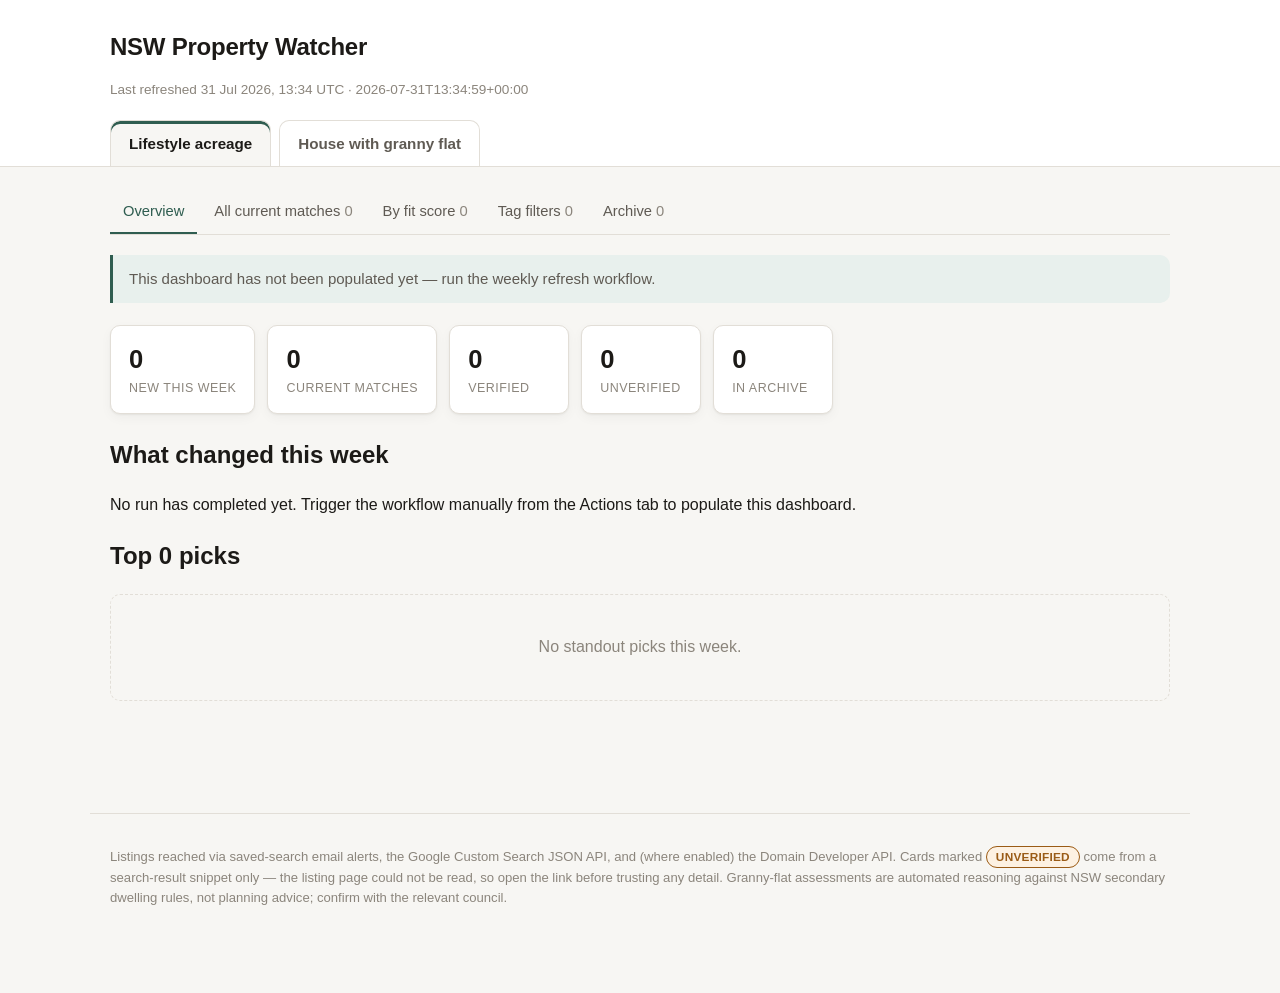
==== docs/index.html @ 4ad21e5b "feat: NSW property watcher — dual-profile weekly search with GitHub Pages dashboard Two independent " ====
<!doctype html>
<html lang="en-AU">
<head>
<meta charset="utf-8">
<meta name="viewport" content="width=device-width, initial-scale=1">
<meta name="robots" content="noindex">
<title>NSW Property Watcher</title>
<link rel="stylesheet" href="assets/style.css">
</head>
<body>
<header class="site">
  <div class="wrap">
    <h1>NSW Property Watcher</h1>
    <p class="meta">Last refreshed 31 Jul 2026, 13:34 UTC · 2026-07-31T13:34:59+00:00</p>
    <nav class="profiles" role="tablist" aria-label="Buyer profile"><button role="tab" data-profile="lifestyle_acreage" aria-selected="true">Lifestyle acreage</button><button role="tab" data-profile="house_with_granny_flat" aria-selected="false">House with granny flat</button></nav>
  </div>
</header>

<main class="wrap" id="app"></main>

<footer class="site wrap">
  <p>Listings reached via saved-search email alerts, the Google Custom Search JSON API,
  and (where enabled) the Domain Developer API. Cards marked
  <span class="badge warn">UNVERIFIED</span> come from a search-result snippet only —
  the listing page could not be read, so open the link before trusting any detail.
  Granny-flat assessments are automated reasoning against NSW secondary dwelling
  rules, not planning advice; confirm with the relevant council.</p>
</footer>

<script id="data" type="application/json">{"generated_at": "2026-07-31T13:34:59+00:00", "profiles": [{"key": "lifestyle_acreage", "label": "Lifestyle acreage", "criteria": {"regions": ["placeholder"], "budget_max": 1, "budget_min": 0, "min_land": 4000, "max_drive": 4}, "commentary": {"weekly_summary": "No run has completed yet. Trigger the workflow manually from the Actions tab to populate this dashboard.", "top_pick_ids": [], "tab_intros": {"all_matches": "This dashboard has not been populated yet — run the weekly refresh workflow.", "archive": "This dashboard has not been populated yet — run the weekly refresh workflow.", "by_score": "This dashboard has not been populated yet — run the weekly refresh workflow.", "overview": "This dashboard has not been populated yet — run the weekly refresh workflow.", "tags": "This dashboard has not been populated yet — run the weekly refresh workflow."}}, "current": [], "archive": [], "stats": {"total": 0, "new": 0, "verified": 0, "unverified": 0, "archive": 0}}, {"key": "house_with_granny_flat", "label": "House with granny flat", "criteria": {"regions": ["placeholder"], "budget_max": 950000, "budget_min": 0, "min_land": 600, "max_drive": 1.5}, "commentary": {"weekly_summary": "No run has completed yet. Trigger the workflow manually from the Actions tab to populate this dashboard.", "top_pick_ids": [], "tab_intros": {"all_matches": "This dashboard has not been populated yet — run the weekly refresh workflow.", "archive": "This dashboard has not been populated yet — run the weekly refresh workflow.", "by_score": "This dashboard has not been populated yet — run the weekly refresh workflow.", "overview": "This dashboard has not been populated yet — run the weekly refresh workflow.", "tags": "This dashboard has not been populated yet — run the weekly refresh workflow."}}, "current": [], "archive": [], "stats": {"total": 0, "new": 0, "verified": 0, "unverified": 0, "archive": 0}}]}</script>
<script>
const DATA = JSON.parse(document.getElementById('data').textContent);
const TABS = [["overview", "Overview"], ["all_matches", "All current matches"], ["by_score", "By fit score"], ["tags", "Tag filters"], ["archive", "Archive"]];
let activeProfile = DATA.profiles[0].key;
let activeTab = 'overview';
let filters = { region: '', source: '', tag: '' };

const profileOf = key => DATA.profiles.find(p => p.key === key);
const esc = s => String(s ?? '').replace(/[&<>"']/g, c =>
  ({'&':'&amp;','<':'&lt;','>':'&gt;','"':'&quot;',"'":'&#39;'}[c]));

function scoreClass(score) {
  if (score === null || score === undefined) return 'none';
  if (score >= 8) return 'high';
  if (score >= 5) return 'mid';
  return 'low';
}

function facts(item) {
  const bits = [];
  if (item.price_text) bits.push(esc(item.price_text));
  else if (item.price_aud) bits.push('$' + item.price_aud.toLocaleString('en-AU'));
  if (item.land_size_m2) bits.push(item.land_size_m2.toLocaleString('en-AU') + ' m²');
  if (item.bedrooms) bits.push(item.bedrooms + ' bed');
  if (item.bathrooms) bits.push(item.bathrooms + ' bath');
  if (item.drive_hours !== null && item.drive_hours !== undefined) {
    const suffix = item.distance_source === 'estimated' ? ' (est.)' : '';
    bits.push(item.drive_hours.toFixed(1) + ' h from Sydney' + suffix);
  }
  return bits.map(b => `<span>${b}</span>`).join('');
}

function badges(item) {
  const out = [];
  if (item.is_new) out.push('<span class="badge new">NEW THIS WEEK</span>');
  if (!item.verified) {
    const why = item.unverified_reason ? ' — ' + esc(item.unverified_reason) : '';
    out.push(`<span class="badge warn" title="Open the link to confirm${why}">⚠ UNVERIFIED — open link to confirm</span>`);
  }
  out.push(`<span class="badge">via ${item.source === 'email_alert' ? 'email alert'
    : item.source === 'search_api' ? 'web search' : 'Domain API'}</span>`);
  if (item.granny_flat_status) {
    const kind = item.granny_flat_status.startsWith('confirmed') ? 'gf-confirmed'
      : item.granny_flat_status.startsWith('likely') ? 'gf-likely' : 'gf-unclear';
    out.push(`<span class="badge ${kind}">granny flat: ${esc(item.granny_flat_status)}</span>`);
  }
  // granny-flat:* is kept in tags so the Tag filters tab can select on it, but
  // it already has a dedicated badge above — don't render it twice.
  (item.tags || [])
    .filter(t => !t.startsWith('granny-flat:'))
    .forEach(t => out.push(`<span class="badge">${esc(t)}</span>`));
  return out.join('');
}

function card(item) {
  const score = item.score === null || item.score === undefined
    ? '<div class="score none">n/a</div>'
    : `<div class="score ${scoreClass(item.score)}">${item.score}</div>`;
  const zoning = item.granny_flat_reasoning
    ? `<p class="zoning"><strong>Zoning reasoning:</strong> ${esc(item.granny_flat_reasoning)}</p>` : '';
  return `<article class="card ${item.verified ? '' : 'is-unverified'}">
    <div>
      <h3><a href="${esc(item.url)}" target="_blank" rel="noopener noreferrer">${esc(item.title)}</a></h3>
      <p class="facts">${facts(item)}</p>
      <p class="reason">${esc(item.score_reason || '')}</p>
      ${zoning}
    </div>
    ${score}
    <div class="badges">${badges(item)}</div>
  </article>`;
}

function cards(items, emptyMsg) {
  if (!items.length) return `<div class="empty">${esc(emptyMsg)}</div>`;
  return `<div class="cards">${items.map(card).join('')}</div>`;
}

function applyFilters(items) {
  return items.filter(i =>
    (!filters.region || (i.region || '').toLowerCase().includes(filters.region.toLowerCase())) &&
    (!filters.source || i.source === filters.source) &&
    (!filters.tag || (i.tags || []).includes(filters.tag)));
}

function filterBar(items, opts) {
  const regions = [...new Set(items.map(i => i.region).filter(Boolean))].sort();
  const tags = [...new Set(items.flatMap(i => i.tags || []))].sort();
  const parts = [];
  if (opts.region) parts.push(`<label>Region
    <select data-filter="region"><option value="">All</option>
    ${regions.map(r => `<option ${filters.region === r ? 'selected' : ''}>${esc(r)}</option>`).join('')}
    </select></label>`);
  if (opts.source) parts.push(`<label>Source
    <select data-filter="source"><option value="">All</option>
      <option value="email_alert" ${filters.source === 'email_alert' ? 'selected' : ''}>Email alert</option>
      <option value="search_api" ${filters.source === 'search_api' ? 'selected' : ''}>Web search (unverified)</option>
      <option value="domain_api" ${filters.source === 'domain_api' ? 'selected' : ''}>Domain API</option>
    </select></label>`);
  if (opts.tag) parts.push(`<label>Tag
    <select data-filter="tag"><option value="">All</option>
    ${tags.map(t => `<option ${filters.tag === t ? 'selected' : ''}>${esc(t)}</option>`).join('')}
    </select></label>`);
  return parts.length ? `<div class="filters">${parts.join('')}</div>` : '';
}

function render() {
  const p = profileOf(activeProfile);
  const intro = esc((p.commentary.tab_intros || {})[activeTab] || '');
  const tabStrip = TABS.map(([key, label]) => {
    const n = key === 'archive' ? p.archive.length : (key === 'overview' ? null : p.current.length);
    return `<button role="tab" data-tab="${key}" aria-selected="${key === activeTab}">
      ${label}${n === null ? '' : ` <span class="count">${n}</span>`}</button>`;
  }).join('');

  let body = '';
  if (activeTab === 'overview') {
    const picks = p.commentary.top_pick_ids
      .map(id => p.current.find(c => c.id === id)).filter(Boolean);
    body = `
      <div class="stats">
        <div class="stat"><div class="n">${p.stats.new}</div><div class="k">New this week</div></div>
        <div class="stat"><div class="n">${p.stats.total}</div><div class="k">Current matches</div></div>
        <div class="stat"><div class="n">${p.stats.verified}</div><div class="k">Verified</div></div>
        <div class="stat"><div class="n">${p.stats.unverified}</div><div class="k">Unverified</div></div>
        <div class="stat"><div class="n">${p.stats.archive}</div><div class="k">In archive</div></div>
      </div>
      <h2>What changed this week</h2>
      <p>${esc(p.commentary.weekly_summary)}</p>
      <h2>Top ${picks.length} picks</h2>
      ${cards(picks, 'No standout picks this week.')}`;
  } else if (activeTab === 'all_matches') {
    const items = applyFilters(p.current);
    body = filterBar(p.current, {region: true, source: true, tag: false})
      + cards(items, 'No listings match these filters.');
  } else if (activeTab === 'by_score') {
    const items = [...p.current].sort((a, b) => (b.score ?? -1) - (a.score ?? -1));
    body = cards(items, 'Nothing scored yet.');
  } else if (activeTab === 'tags') {
    const items = applyFilters(p.current);
    body = filterBar(p.current, {region: false, source: true, tag: true})
      + cards(items, 'No listings carry that tag.');
  } else {
    body = cards(p.archive, 'The archive is empty — nothing has dropped off the current list yet.');
  }

  document.getElementById('app').innerHTML =
    `<nav class="tabs" role="tablist">${tabStrip}</nav>`
    + (intro ? `<p class="intro">${intro}</p>` : '')
    + body;

  document.querySelectorAll('.profiles button').forEach(b =>
    b.setAttribute('aria-selected', b.dataset.profile === activeProfile));
}

document.addEventListener('click', e => {
  const profileBtn = e.target.closest('.profiles button');
  if (profileBtn) {
    activeProfile = profileBtn.dataset.profile;
    activeTab = 'overview';
    filters = { region: '', source: '', tag: '' };
    render();
    return;
  }
  const tabBtn = e.target.closest('.tabs button');
  if (tabBtn) {
    activeTab = tabBtn.dataset.tab;
    render();
  }
});

document.addEventListener('change', e => {
  const sel = e.target.closest('[data-filter]');
  if (sel) {
    filters[sel.dataset.filter] = sel.value;
    render();
  }
});

render();
</script>
</body>
</html>
---- docs/assets/style.css ----
/* NSW Property Watcher — dashboard styles.
   Static file, committed to the repo; build_dashboard.py only generates index.html. */

:root {
  --bg: #f7f6f3;
  --surface: #ffffff;
  --border: #e2ded7;
  --ink: #1c1a17;
  --ink-soft: #5f5a53;
  --ink-faint: #8b857c;
  --accent: #2f5d50;
  --accent-soft: #e8f0ed;
  --warn: #9a5b16;
  --warn-soft: #fdf1e2;
  --danger: #8f2f2f;
  --radius: 10px;
  --shadow: 0 1px 2px rgba(28, 26, 23, 0.06), 0 4px 12px rgba(28, 26, 23, 0.04);
}

@media (prefers-color-scheme: dark) {
  :root {
    --bg: #16181a;
    --surface: #1e2124;
    --border: #32363b;
    --ink: #e9e6e1;
    --ink-soft: #a9a49c;
    --ink-faint: #7d7871;
    --accent: #7fb8a4;
    --accent-soft: #22322d;
    --warn: #d69a5a;
    --warn-soft: #33281a;
    --danger: #d98a8a;
    --shadow: 0 1px 2px rgba(0, 0, 0, 0.4), 0 4px 12px rgba(0, 0, 0, 0.25);
  }
}

* { box-sizing: border-box; }

body {
  margin: 0;
  background: var(--bg);
  color: var(--ink);
  font: 16px/1.55 ui-sans-serif, -apple-system, "Segoe UI", Roboto, Helvetica, Arial, sans-serif;
  -webkit-font-smoothing: antialiased;
}

.wrap { max-width: 1100px; margin: 0 auto; padding: 0 20px 72px; }

header.site {
  border-bottom: 1px solid var(--border);
  background: var(--surface);
  padding: 28px 0 0;
}
header.site .wrap { padding-bottom: 0; }
header.site h1 { margin: 0 0 4px; font-size: 1.5rem; letter-spacing: -0.01em; }
header.site .meta { color: var(--ink-faint); font-size: 0.85rem; margin-bottom: 20px; }

/* profile switcher */
.profiles { display: flex; gap: 8px; }
.profiles button {
  appearance: none;
  border: 1px solid var(--border);
  border-bottom: none;
  background: transparent;
  color: var(--ink-soft);
  font: inherit;
  font-weight: 600;
  font-size: 0.95rem;
  padding: 11px 18px;
  border-radius: var(--radius) var(--radius) 0 0;
  cursor: pointer;
}
.profiles button[aria-selected="true"] {
  background: var(--bg);
  color: var(--ink);
  box-shadow: inset 0 3px 0 var(--accent);
}

/* tab strip */
.tabs {
  display: flex;
  gap: 4px;
  flex-wrap: wrap;
  margin: 24px 0 20px;
  border-bottom: 1px solid var(--border);
}
.tabs button {
  appearance: none;
  background: none;
  border: none;
  border-bottom: 2px solid transparent;
  color: var(--ink-soft);
  font: inherit;
  font-size: 0.92rem;
  padding: 9px 13px;
  cursor: pointer;
}
.tabs button[aria-selected="true"] { color: var(--accent); border-bottom-color: var(--accent); }
.tabs .count { color: var(--ink-faint); font-variant-numeric: tabular-nums; }

.intro {
  background: var(--accent-soft);
  border-left: 3px solid var(--accent);
  border-radius: 0 var(--radius) var(--radius) 0;
  padding: 12px 16px;
  margin-bottom: 22px;
  font-size: 0.94rem;
  color: var(--ink-soft);
}

/* stats */
.stats { display: flex; gap: 12px; flex-wrap: wrap; margin-bottom: 22px; }
.stat {
  background: var(--surface);
  border: 1px solid var(--border);
  border-radius: var(--radius);
  padding: 14px 18px;
  min-width: 120px;
  box-shadow: var(--shadow);
}
.stat .n { font-size: 1.6rem; font-weight: 650; font-variant-numeric: tabular-nums; }
.stat .k { font-size: 0.78rem; color: var(--ink-faint); text-transform: uppercase; letter-spacing: 0.04em; }

/* filters */
.filters { display: flex; gap: 10px; flex-wrap: wrap; align-items: center; margin-bottom: 18px; }
.filters select, .filters input {
  font: inherit;
  font-size: 0.9rem;
  padding: 7px 10px;
  border: 1px solid var(--border);
  border-radius: 8px;
  background: var(--surface);
  color: var(--ink);
}
.filters label { font-size: 0.82rem; color: var(--ink-faint); }

/* cards */
.cards { display: grid; gap: 14px; }
.card {
  background: var(--surface);
  border: 1px solid var(--border);
  border-radius: var(--radius);
  padding: 16px 18px;
  box-shadow: var(--shadow);
  display: grid;
  grid-template-columns: 1fr auto;
  gap: 10px 18px;
}
.card.is-unverified { border-left: 4px solid var(--warn); }
.card h3 { margin: 0 0 6px; font-size: 1.03rem; line-height: 1.35; }
.card h3 a { color: inherit; text-decoration: none; }
.card h3 a:hover { text-decoration: underline; text-decoration-color: var(--accent); }
.card .facts { color: var(--ink-soft); font-size: 0.88rem; margin: 0 0 8px; }
.card .facts span:not(:last-child)::after { content: " · "; color: var(--ink-faint); }
.card .reason { margin: 0; font-size: 0.92rem; color: var(--ink-soft); }
.card .zoning {
  margin: 10px 0 0;
  font-size: 0.85rem;
  color: var(--ink-soft);
  background: var(--bg);
  border-radius: 8px;
  padding: 9px 12px;
}

.score {
  align-self: start;
  display: grid;
  place-items: center;
  width: 54px; height: 54px;
  border-radius: 50%;
  font-weight: 700;
  font-size: 1.15rem;
  font-variant-numeric: tabular-nums;
  background: var(--accent-soft);
  color: var(--accent);
  border: 2px solid var(--accent);
}
.score.mid { background: var(--warn-soft); color: var(--warn); border-color: var(--warn); }
.score.low { background: transparent; color: var(--ink-faint); border-color: var(--border); }
.score.none { font-size: 0.8rem; }

.badges { grid-column: 1 / -1; display: flex; gap: 6px; flex-wrap: wrap; }
.badge {
  font-size: 0.74rem;
  font-weight: 600;
  letter-spacing: 0.02em;
  padding: 3px 9px;
  border-radius: 999px;
  border: 1px solid var(--border);
  color: var(--ink-soft);
  background: var(--bg);
}
.badge.warn { background: var(--warn-soft); border-color: var(--warn); color: var(--warn); }
.badge.new { background: var(--accent-soft); border-color: var(--accent); color: var(--accent); }
.badge.gf-confirmed { background: var(--accent-soft); border-color: var(--accent); color: var(--accent); }
.badge.gf-likely { background: var(--warn-soft); border-color: var(--warn); color: var(--warn); }
.badge.gf-unclear { border-style: dashed; }

.empty {
  border: 1px dashed var(--border);
  border-radius: var(--radius);
  padding: 40px 20px;
  text-align: center;
  color: var(--ink-faint);
}

footer.site {
  border-top: 1px solid var(--border);
  margin-top: 40px;
  padding-top: 20px;
  color: var(--ink-faint);
  font-size: 0.82rem;
}

.hidden { display: none !important; }

@media (max-width: 620px) {
  .card { grid-template-columns: 1fr; }
  .score { justify-self: start; }
  .profiles { flex-direction: column; gap: 0; }
  .profiles button { border-radius: var(--radius); border-bottom: 1px solid var(--border); }
}
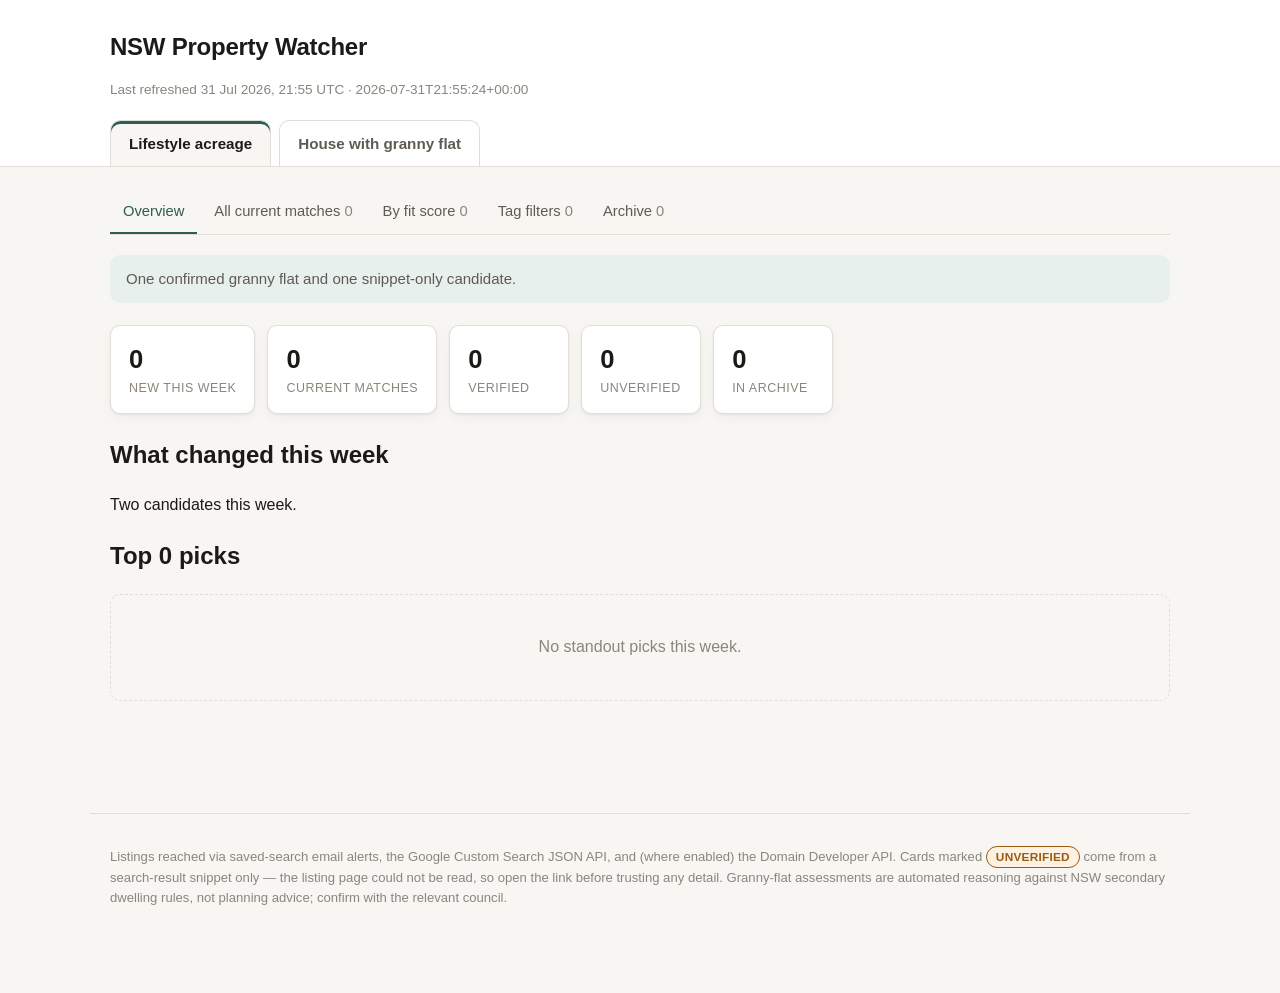
==== commit 1c7c9e55: "style: replace side-rule accents with full-surface treatments Design review flagged both left-border" ====
--- a/docs/index.html
+++ b/docs/index.html
@@ -11,7 +11,7 @@
 <header class="site">
   <div class="wrap">
     <h1>NSW Property Watcher</h1>
-    <p class="meta">Last refreshed 31 Jul 2026, 13:34 UTC · 2026-07-31T13:34:59+00:00</p>
+    <p class="meta">Last refreshed 31 Jul 2026, 21:55 UTC · 2026-07-31T21:55:24+00:00</p>
     <nav class="profiles" role="tablist" aria-label="Buyer profile"><button role="tab" data-profile="lifestyle_acreage" aria-selected="true">Lifestyle acreage</button><button role="tab" data-profile="house_with_granny_flat" aria-selected="false">House with granny flat</button></nav>
   </div>
 </header>
@@ -27,7 +27,7 @@
   rules, not planning advice; confirm with the relevant council.</p>
 </footer>
 
-<script id="data" type="application/json">{"generated_at": "2026-07-31T13:34:59+00:00", "profiles": [{"key": "lifestyle_acreage", "label": "Lifestyle acreage", "criteria": {"regions": ["placeholder"], "budget_max": 1, "budget_min": 0, "min_land": 4000, "max_drive": 4}, "commentary": {"weekly_summary": "No run has completed yet. Trigger the workflow manually from the Actions tab to populate this dashboard.", "top_pick_ids": [], "tab_intros": {"all_matches": "This dashboard has not been populated yet — run the weekly refresh workflow.", "archive": "This dashboard has not been populated yet — run the weekly refresh workflow.", "by_score": "This dashboard has not been populated yet — run the weekly refresh workflow.", "overview": "This dashboard has not been populated yet — run the weekly refresh workflow.", "tags": "This dashboard has not been populated yet — run the weekly refresh workflow."}}, "current": [], "archive": [], "stats": {"total": 0, "new": 0, "verified": 0, "unverified": 0, "archive": 0}}, {"key": "house_with_granny_flat", "label": "House with granny flat", "criteria": {"regions": ["placeholder"], "budget_max": 950000, "budget_min": 0, "min_land": 600, "max_drive": 1.5}, "commentary": {"weekly_summary": "No run has completed yet. Trigger the workflow manually from the Actions tab to populate this dashboard.", "top_pick_ids": [], "tab_intros": {"all_matches": "This dashboard has not been populated yet — run the weekly refresh workflow.", "archive": "This dashboard has not been populated yet — run the weekly refresh workflow.", "by_score": "This dashboard has not been populated yet — run the weekly refresh workflow.", "overview": "This dashboard has not been populated yet — run the weekly refresh workflow.", "tags": "This dashboard has not been populated yet — run the weekly refresh workflow."}}, "current": [], "archive": [], "stats": {"total": 0, "new": 0, "verified": 0, "unverified": 0, "archive": 0}}]}</script>
+<script id="data" type="application/json">{"generated_at": "2026-07-31T21:55:24+00:00", "profiles": [{"key": "lifestyle_acreage", "label": "Lifestyle acreage", "criteria": {"regions": ["Shoalhaven", "Blue Mountains", "Southern Highlands", "Hunter Valley", "Hills District"], "budget_max": 1400000, "budget_min": 0, "min_land": 4000, "max_drive": 4}, "commentary": {"weekly_summary": "Two candidates this week.", "top_pick_ids": [], "tab_intros": {"all_matches": "All current granny-flat candidates.", "archive": "Full history.", "by_score": "Ranked by fit.", "overview": "One confirmed granny flat and one snippet-only candidate.", "tags": "Filter by tag."}}, "current": [], "archive": [], "stats": {"total": 0, "new": 0, "verified": 0, "unverified": 0, "archive": 0}}, {"key": "house_with_granny_flat", "label": "House with granny flat", "criteria": {"regions": ["Wilton", "Campbelltown", "Picton", "Penrith", "Blacktown", "Tahmoor"], "budget_max": 950000, "budget_min": 0, "min_land": 600, "max_drive": 1.5}, "commentary": {"weekly_summary": "Two candidates this week.", "top_pick_ids": [], "tab_intros": {"all_matches": "All current granny-flat candidates.", "archive": "Full history.", "by_score": "Ranked by fit.", "overview": "One confirmed granny flat and one snippet-only candidate.", "tags": "Filter by tag."}}, "current": [{"id": "65dcafb13b13864b", "url": "https://www.domain.com.au/12-jones-st-wilton", "title": "12 Jones Street, Wilton", "address": "12 Jones Street, Wilton", "source": "email_alert", "verified": true, "unverified_reason": "", "price_text": "$865,000", "price_aud": 865000, "land_size_m2": 720, "bedrooms": 4, "bathrooms": 2, "drive_hours": 1.1, "distance_source": "osrm", "granny_flat_status": "confirmed", "granny_flat_reasoning": "listing states 'granny flat'; confirm it is an APPROVED secondary dwelling on title", "score": 9, "score_reason": "Confirmed tenanted granny flat with separate driveway; comfortably inside budget.", "tags": ["tenanted", "separate-access"], "region": "Wilton", "is_new": false, "first_seen": "", "last_seen": ""}, {"id": "8ba28e546dc1018d", "url": "https://www.ratemyagent.com.au/listing/penrith", "title": "Penrith — dual living opportunity", "address": "", "source": "search_api", "verified": false, "unverified_reason": "fetch returned HTTP 403", "price_text": "$880,000", "price_aud": 880000, "land_size_m2": 430, "bedrooms": null, "bathrooms": null, "drive_hours": 1.0, "distance_source": "osrm", "granny_flat_status": "unclear — check with council", "granny_flat_reasoning": "listing claims potential ('granny flat potential') — agent copy, not a determination; no zoning information found", "score": 6, "score_reason": "Snippet claims dual living but the page could not be read; lot is below the complying-development threshold.", "tags": ["low-confidence", "price-unknown"], "region": "Penrith", "is_new": false, "first_seen": "", "last_seen": ""}], "archive": [], "stats": {"total": 2, "new": 0, "verified": 1, "unverified": 1, "archive": 0}}]}</script>
 <script>
 const DATA = JSON.parse(document.getElementById('data').textContent);
 const TABS = [["overview", "Overview"], ["all_matches", "All current matches"], ["by_score", "By fit score"], ["tags", "Tag filters"], ["archive", "Archive"]];
--- a/docs/assets/style.css
+++ b/docs/assets/style.css
@@ -100,8 +100,7 @@
 
 .intro {
   background: var(--accent-soft);
-  border-left: 3px solid var(--accent);
-  border-radius: 0 var(--radius) var(--radius) 0;
+  border-radius: var(--radius);
   padding: 12px 16px;
   margin-bottom: 22px;
   font-size: 0.94rem;
@@ -146,7 +145,15 @@
   grid-template-columns: 1fr auto;
   gap: 10px 18px;
 }
-.card.is-unverified { border-left: 4px solid var(--warn); }
+/* Unverified = search snippet only, listing page never read. This must be
+   unmistakable at a glance, so the whole card is tinted rather than tagged with
+   a side rule — the tint reads across a long scrolling list, where a 4px edge
+   marker disappears. Paired with the caution badge in the badge row. */
+.card.is-unverified {
+  background: var(--warn-soft);
+  border-color: var(--warn);
+}
+.card.is-unverified .zoning { background: var(--surface); }
 .card h3 { margin: 0 0 6px; font-size: 1.03rem; line-height: 1.35; }
 .card h3 a { color: inherit; text-decoration: none; }
 .card h3 a:hover { text-decoration: underline; text-decoration-color: var(--accent); }
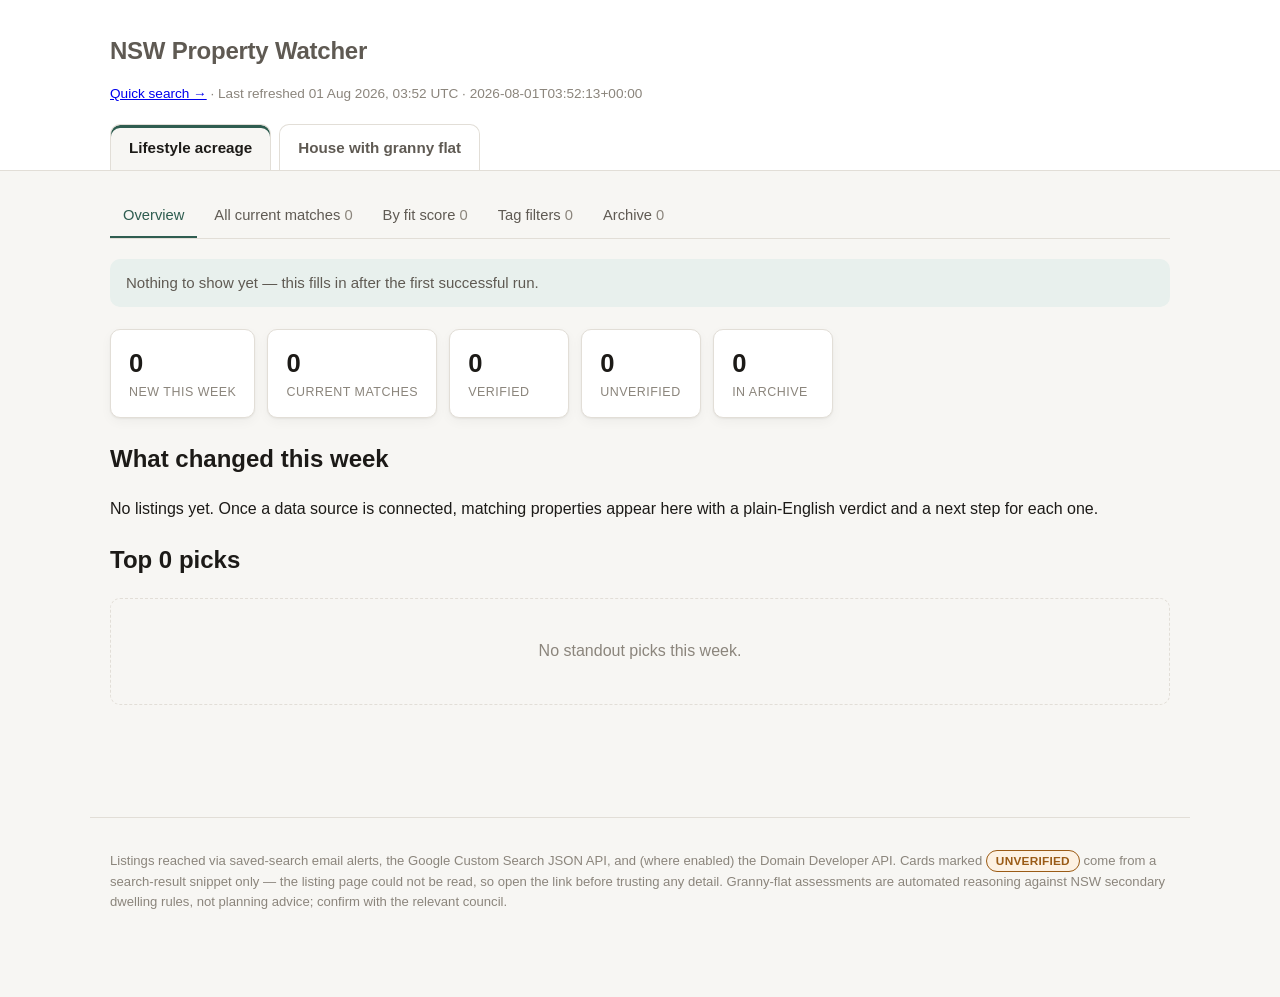
==== commit ba21787f: "fix: publish an honest empty state instead of stale test commentary The committed dashboard was a le" ====
--- a/docs/index.html
+++ b/docs/index.html
@@ -11,10 +11,11 @@
 <header class="site">
   <div class="wrap">
     <h1>NSW Property Watcher</h1>
-    <p class="meta">Last refreshed 31 Jul 2026, 21:55 UTC · 2026-07-31T21:55:24+00:00</p>
+    <p class="meta"><a href="search.html">Quick search →</a> · Last refreshed 01 Aug 2026, 03:52 UTC · 2026-08-01T03:52:13+00:00</p>
     <nav class="profiles" role="tablist" aria-label="Buyer profile"><button role="tab" data-profile="lifestyle_acreage" aria-selected="true">Lifestyle acreage</button><button role="tab" data-profile="house_with_granny_flat" aria-selected="false">House with granny flat</button></nav>
   </div>
 </header>
+
 
 <main class="wrap" id="app"></main>
 
@@ -27,7 +28,7 @@
   rules, not planning advice; confirm with the relevant council.</p>
 </footer>
 
-<script id="data" type="application/json">{"generated_at": "2026-07-31T21:55:24+00:00", "profiles": [{"key": "lifestyle_acreage", "label": "Lifestyle acreage", "criteria": {"regions": ["Shoalhaven", "Blue Mountains", "Southern Highlands", "Hunter Valley", "Hills District"], "budget_max": 1400000, "budget_min": 0, "min_land": 4000, "max_drive": 4}, "commentary": {"weekly_summary": "Two candidates this week.", "top_pick_ids": [], "tab_intros": {"all_matches": "All current granny-flat candidates.", "archive": "Full history.", "by_score": "Ranked by fit.", "overview": "One confirmed granny flat and one snippet-only candidate.", "tags": "Filter by tag."}}, "current": [], "archive": [], "stats": {"total": 0, "new": 0, "verified": 0, "unverified": 0, "archive": 0}}, {"key": "house_with_granny_flat", "label": "House with granny flat", "criteria": {"regions": ["Wilton", "Campbelltown", "Picton", "Penrith", "Blacktown", "Tahmoor"], "budget_max": 950000, "budget_min": 0, "min_land": 600, "max_drive": 1.5}, "commentary": {"weekly_summary": "Two candidates this week.", "top_pick_ids": [], "tab_intros": {"all_matches": "All current granny-flat candidates.", "archive": "Full history.", "by_score": "Ranked by fit.", "overview": "One confirmed granny flat and one snippet-only candidate.", "tags": "Filter by tag."}}, "current": [{"id": "65dcafb13b13864b", "url": "https://www.domain.com.au/12-jones-st-wilton", "title": "12 Jones Street, Wilton", "address": "12 Jones Street, Wilton", "source": "email_alert", "verified": true, "unverified_reason": "", "price_text": "$865,000", "price_aud": 865000, "land_size_m2": 720, "bedrooms": 4, "bathrooms": 2, "drive_hours": 1.1, "distance_source": "osrm", "granny_flat_status": "confirmed", "granny_flat_reasoning": "listing states 'granny flat'; confirm it is an APPROVED secondary dwelling on title", "score": 9, "score_reason": "Confirmed tenanted granny flat with separate driveway; comfortably inside budget.", "tags": ["tenanted", "separate-access"], "region": "Wilton", "is_new": false, "first_seen": "", "last_seen": ""}, {"id": "8ba28e546dc1018d", "url": "https://www.ratemyagent.com.au/listing/penrith", "title": "Penrith — dual living opportunity", "address": "", "source": "search_api", "verified": false, "unverified_reason": "fetch returned HTTP 403", "price_text": "$880,000", "price_aud": 880000, "land_size_m2": 430, "bedrooms": null, "bathrooms": null, "drive_hours": 1.0, "distance_source": "osrm", "granny_flat_status": "unclear — check with council", "granny_flat_reasoning": "listing claims potential ('granny flat potential') — agent copy, not a determination; no zoning information found", "score": 6, "score_reason": "Snippet claims dual living but the page could not be read; lot is below the complying-development threshold.", "tags": ["low-confidence", "price-unknown"], "region": "Penrith", "is_new": false, "first_seen": "", "last_seen": ""}], "archive": [], "stats": {"total": 2, "new": 0, "verified": 1, "unverified": 1, "archive": 0}}]}</script>
+<script id="data" type="application/json">{"generated_at": "2026-08-01T03:52:13+00:00", "profiles": [{"key": "lifestyle_acreage", "label": "Lifestyle acreage", "criteria": {"regions": ["Shoalhaven", "Blue Mountains", "Southern Highlands", "Hunter Valley", "Hills District"], "budget_max": 1400000, "budget_min": 0, "min_land": 4000, "max_drive": 4}, "commentary": {"weekly_summary": "No listings yet. Once a data source is connected, matching properties appear here with a plain-English verdict and a next step for each one.", "top_pick_ids": [], "tab_intros": {"all_matches": "Every property currently for sale that fits your budget and area will be listed here.", "archive": "Everything seen so far, including listings that have since sold.", "by_score": "Best fit first, once there are listings to rank.", "overview": "Nothing to show yet — this fills in after the first successful run.", "tags": "Filter by what matters to you — bushfire, granny flat status, and so on."}}, "current": [], "archive": [], "stats": {"total": 0, "new": 0, "verified": 0, "unverified": 0, "archive": 0}}, {"key": "house_with_granny_flat", "label": "House with granny flat", "criteria": {"regions": ["Wilton", "Campbelltown", "Picton", "Penrith", "Blacktown", "Tahmoor"], "budget_max": 950000, "budget_min": 0, "min_land": 600, "max_drive": 1.5}, "commentary": {"weekly_summary": "No listings yet. Once a data source is connected, matching properties appear here with a plain-English verdict and a next step for each one.", "top_pick_ids": [], "tab_intros": {"all_matches": "Every property currently for sale that fits your budget and area will be listed here.", "archive": "Everything seen so far, including listings that have since sold.", "by_score": "Best fit first, once there are listings to rank.", "overview": "Nothing to show yet — this fills in after the first successful run.", "tags": "Filter by what matters to you — bushfire, granny flat status, and so on."}}, "current": [], "archive": [], "stats": {"total": 0, "new": 0, "verified": 0, "unverified": 0, "archive": 0}}]}</script>
 <script>
 const DATA = JSON.parse(document.getElementById('data').textContent);
 const TABS = [["overview", "Overview"], ["all_matches", "All current matches"], ["by_score", "By fit score"], ["tags", "Tag filters"], ["archive", "Archive"]];
@@ -82,20 +83,77 @@
   return out.join('');
 }
 
+const HAZARD_CLASS = {on:'bad', near:'warn', clear:'good', unknown:'unk'};
+
+function siteBlock(item) {
+  const s = item.site || {};
+  if (s.status !== 'ok') return '';
+  const rows = [];
+  const z = s.zoning || {};
+  if (z.code) {
+    rows.push(`<div><span class="k">Zone</span> <strong>${esc(z.code)}</strong>
+      ${esc(z.label || '')}${z.lga ? ' · ' + esc(z.lga) : ''}
+      <span class="src">NSW planning register</span></div>`);
+  }
+  const lot = s.min_lot_size || {};
+  if (lot.text) rows.push(`<div><span class="k">Min lot size</span> ${esc(lot.text)}</div>`);
+
+  ['bushfire','flood'].forEach(key => {
+    const h = s[key]; if (!h || !h.text) return;
+    rows.push(`<div><span class="k">${key === 'bushfire' ? 'Bush fire' : 'Flood'}</span>
+      <span class="haz ${HAZARD_CLASS[h.level] || 'unk'}">${esc(h.text)}</span>
+      ${h.detail ? `<div class="hint">${esc(h.detail)}</div>` : ''}</div>`);
+  });
+
+  const am = s.amenities || {};
+  const labels = {school:'Schools',hospital:'Hospitals',pharmacy:'Pharmacies',doctors:'GPs',
+    childcare:'Childcare',fuel:'Fuel',supermarket:'Supermarkets',station:'Train stations',
+    post_office:'Post offices',bank:'Banks'};
+  const nearest = Object.entries(am)
+    .filter(([k, v]) => v && v.length)
+    .map(([k, v]) => `${labels[k] || k}: ${v[0].km} km`);
+  if (nearest.length) {
+    rows.push(`<div><span class="k">Nearest</span> ${esc(nearest.join(' · '))}</div>`);
+  }
+  if (!rows.length) return '';
+  return `<details class="detail site"><summary>Government records for this address</summary>
+    ${rows.join('')}</details>`;
+}
+
 function card(item) {
   const score = item.score === null || item.score === undefined
     ? '<div class="score none">n/a</div>'
-    : `<div class="score ${scoreClass(item.score)}">${item.score}</div>`;
-  const zoning = item.granny_flat_reasoning
-    ? `<p class="zoning"><strong>Zoning reasoning:</strong> ${esc(item.granny_flat_reasoning)}</p>` : '';
-  return `<article class="card ${item.verified ? '' : 'is-unverified'}">
-    <div>
+    : `<div class="score ${scoreClass(item.score)}"><b>${item.score}</b><i>out of 10</i></div>`;
+
+  const list = (arr, cls, label) => (arr && arr.length)
+    ? `<div class="points ${cls}"><span class="plabel">${label}</span><ul>${
+        arr.map(t => `<li>${esc(t)}</li>`).join('')}</ul></div>` : '';
+
+  const action = item.next_action
+    ? `<p class="action"><span class="alabel">Do this next</span>${esc(item.next_action)}</p>` : '';
+
+  const gf = item.granny_flat_reasoning
+    ? `<details class="detail"><summary>What the council rules say about a granny flat here</summary>
+       <p>${esc(item.granny_flat_reasoning)}</p>${
+         item.granny_flat_next_step ? `<p class="sub">${esc(item.granny_flat_next_step)}</p>` : ''}
+       </details>` : '';
+
+  return `<article class="card ${item.verdict ? '' : 'no-verdict'} ${item.verified ? '' : 'is-unverified'}">
+    <div class="head">
       <h3><a href="${esc(item.url)}" target="_blank" rel="noopener noreferrer">${esc(item.title)}</a></h3>
       <p class="facts">${facts(item)}</p>
-      <p class="reason">${esc(item.score_reason || '')}</p>
-      ${zoning}
     </div>
     ${score}
+    <div class="body">
+      ${item.verdict ? `<p class="verdict">${esc(item.verdict)}</p>` : ''}
+      <div class="cols">
+        ${list(item.good_points, 'good', 'Suits you')}
+        ${list(item.watch_outs, 'watch', 'Watch out for')}
+      </div>
+      ${action}
+      ${gf}
+      ${siteBlock(item)}
+    </div>
     <div class="badges">${badges(item)}</div>
   </article>`;
 }
--- a/docs/assets/style.css
+++ b/docs/assets/style.css
@@ -139,12 +139,61 @@
   background: var(--surface);
   border: 1px solid var(--border);
   border-radius: var(--radius);
-  padding: 16px 18px;
+  padding: 18px 20px;
   box-shadow: var(--shadow);
   display: grid;
   grid-template-columns: 1fr auto;
-  gap: 10px 18px;
-}
+  gap: 12px 20px;
+}
+.card .head { min-width: 0; }
+.card .body { grid-column: 1 / -1; }
+
+/* The verdict is the one line a buyer must read, so it is set larger than the
+   supporting detail rather than being another paragraph of body copy. */
+.verdict {
+  margin: 0 0 14px;
+  font-size: 1.05rem;
+  line-height: 1.45;
+  color: var(--ink);
+}
+
+.cols { display: grid; grid-template-columns: 1fr 1fr; gap: 12px 22px; margin-bottom: 14px; }
+.points ul { margin: 0; padding-left: 18px; }
+.points li { margin-top: 3px; font-size: .9rem; color: var(--ink-soft); }
+.plabel {
+  display: block; font-size: .72rem; letter-spacing: .05em; text-transform: uppercase;
+  margin-bottom: 4px;
+}
+.points.good .plabel { color: var(--accent); }
+.points.watch .plabel { color: var(--warn); }
+.points.good li::marker { color: var(--accent); }
+.points.watch li::marker { color: var(--warn); }
+
+/* The action is the exit from the card: what to actually do. Given its own
+   surface so the eye lands on it after the verdict without reading everything. */
+.action {
+  margin: 0 0 12px;
+  background: var(--accent-soft);
+  border-radius: 8px;
+  padding: 11px 14px;
+  font-size: .93rem;
+  color: var(--ink);
+}
+.alabel {
+  display: block; font-size: .7rem; letter-spacing: .06em; text-transform: uppercase;
+  color: var(--accent); margin-bottom: 3px; font-weight: 700;
+}
+
+/* Supporting evidence is collapsed by default — present for anyone who wants
+   it, silent for anyone who just wants the verdict and the action. */
+.detail { margin-top: 8px; font-size: .86rem; }
+.detail summary {
+  cursor: pointer; color: var(--ink-faint); font-size: .82rem;
+  padding: 4px 0; list-style-position: outside;
+}
+.detail summary:hover { color: var(--accent); }
+.detail > p { margin: 6px 0 0; color: var(--ink-soft); line-height: 1.55; }
+.detail > p.sub { color: var(--ink-faint); }
 /* Unverified = search snippet only, listing page never read. This must be
    unmistakable at a glance, so the whole card is tinted rather than tagged with
    a side rule — the tint reads across a long scrolling list, where a 4px edge
@@ -173,7 +222,8 @@
   align-self: start;
   display: grid;
   place-items: center;
-  width: 54px; height: 54px;
+  align-content: center;
+  width: 62px; height: 62px;
   border-radius: 50%;
   font-weight: 700;
   font-size: 1.15rem;
@@ -185,6 +235,8 @@
 .score.mid { background: var(--warn-soft); color: var(--warn); border-color: var(--warn); }
 .score.low { background: transparent; color: var(--ink-faint); border-color: var(--border); }
 .score.none { font-size: 0.8rem; }
+.score b { font-size: 1.35rem; line-height: 1; }
+.score i { font-style: normal; font-size: .58rem; letter-spacing: .03em; opacity: .8; margin-top: 2px; }
 
 .badges { grid-column: 1 / -1; display: flex; gap: 6px; flex-wrap: wrap; }
 .badge {
@@ -221,9 +273,50 @@
 
 .hidden { display: none !important; }
 
+@media (max-width: 700px) {
+  .cols { grid-template-columns: 1fr; }
+}
+
 @media (max-width: 620px) {
   .card { grid-template-columns: 1fr; }
   .score { justify-self: start; }
   .profiles { flex-direction: column; gap: 0; }
   .profiles button { border-radius: var(--radius); border-bottom: 1px solid var(--border); }
 }
+
+/* Source-outage notice. Deliberately loud: a silently shrunken list reads as
+   "quiet week" when it actually means a provider broke. */
+.outage {
+  background: var(--warn-soft);
+  border: 1px solid var(--warn);
+  border-radius: var(--radius);
+  padding: 14px 18px;
+  margin-top: 22px;
+  font-size: 0.9rem;
+  color: var(--ink);
+}
+.outage ul { margin: 8px 0 0; padding-left: 20px; color: var(--ink-soft); }
+.outage li { margin-top: 4px; }
+
+/* Site checks — live NSW government data. Distinct from the AI commentary
+   above it, because this is registry fact rather than model judgement. */
+/* As a collapsed <details> this must read as one quiet line, not an empty
+   bordered box. The panel styling only applies once it is actually open. */
+.detail.site { font-size: .85rem; }
+.detail.site[open] {
+  background: var(--bg); border: 1px solid var(--border);
+  border-radius: 8px; padding: 10px 12px; margin-top: 10px;
+}
+.site > div { margin-top: 4px; color: var(--ink-soft); }
+.site .k { display: inline-block; min-width: 96px; color: var(--ink-faint); }
+.site .src { font-size: .72rem; color: var(--ink-faint); }
+.site .hint { margin: 2px 0 0 96px; font-size: .78rem; color: var(--ink-faint); }
+.haz { font-weight: 600; }
+.haz.bad { color: var(--danger); }
+.haz.warn { color: var(--warn); }
+.haz.good { color: var(--accent); }
+.haz.unk { color: var(--ink-faint); }
+.region .drive { font-size: .8rem; font-variant-numeric: tabular-nums; min-width: 132px; }
+.region .drive.ok { color: var(--ink-faint); }
+.region .drive.over { color: var(--warn); font-weight: 600; }
+.region .drive.unk { color: var(--ink-faint); font-style: italic; }
